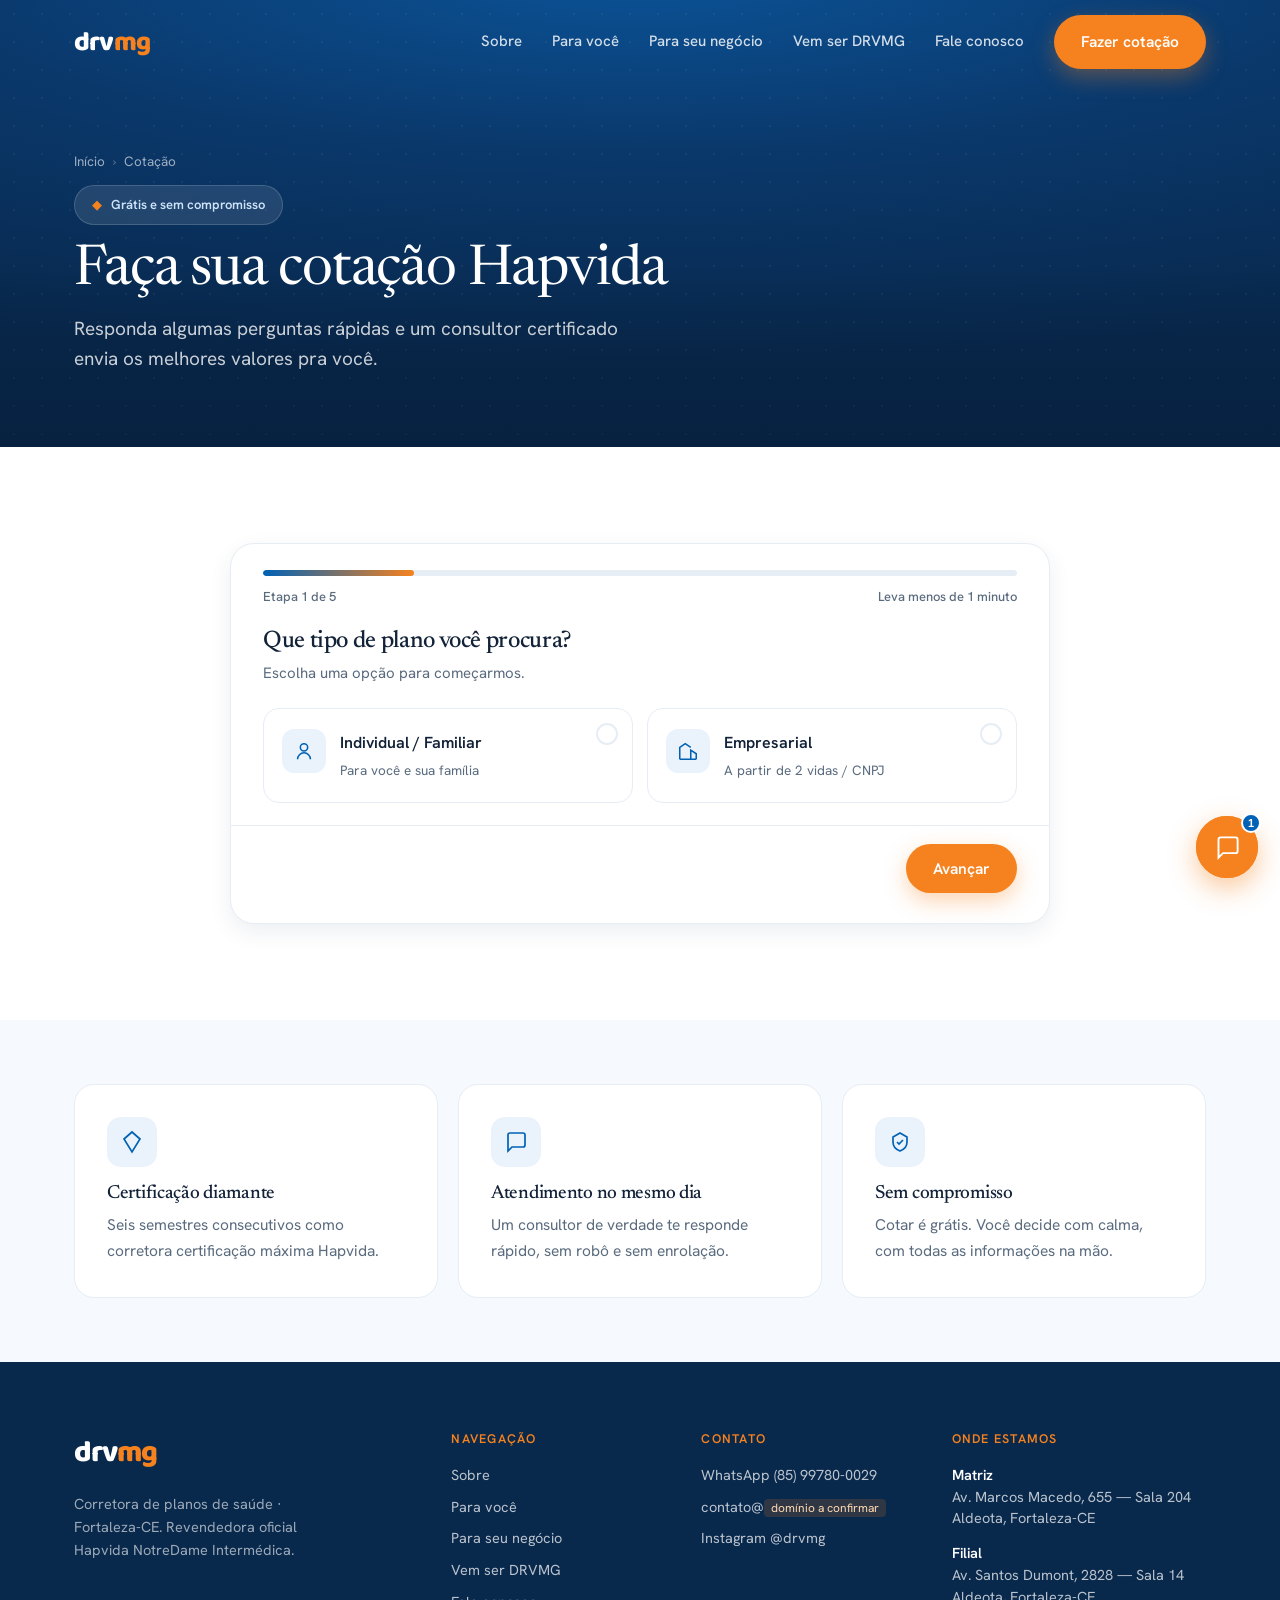
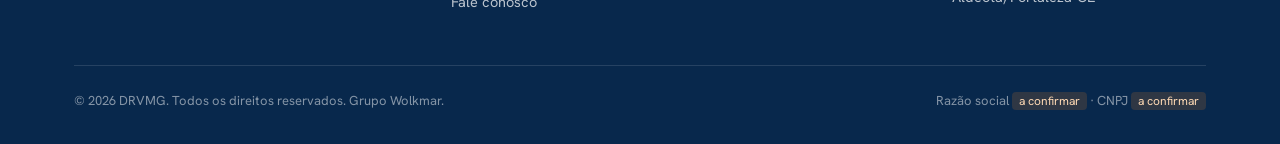
==== cotacao.html @ 6e9d911c "Add DRVMG static site (Hapvida broker, Wolkmar rebrand) Co-Authored-By: Claude Opus 4.8 <noreply@ant" ====
<!doctype html>
<html lang="pt-BR">
<head>
<meta charset="utf-8" />
<meta name="viewport" content="width=device-width, initial-scale=1" />
<title>Cotação de plano de saúde Hapvida | DRVMG</title>
<meta name="description" content="Monte sua cotação Hapvida em menos de 1 minuto — individual, familiar ou empresarial. Sem compromisso, com um consultor certificado da DRVMG." />
<link rel="preconnect" href="https://fonts.googleapis.com" />
<link rel="preconnect" href="https://fonts.gstatic.com" crossorigin />
<link href="https://fonts.googleapis.com/css2?family=Newsreader:ital,opsz,wght@0,6..72,300;0,6..72,400;0,6..72,500;1,6..72,400;1,6..72,500&family=Hanken+Grotesk:wght@400;500;600;700&display=swap" rel="stylesheet" />
<link rel="stylesheet" href="assets/styles.css" />
</head>
<body data-page="cotacao" data-nopopup>
<main>
  <section class="hero hero-sm">
    <div class="wrap"><div class="inner">
      <div class="crumbs rv"><a href="index.html">Início</a><span class="sep">›</span><span>Cotação</span></div>
      <span class="hpill rv d1" style="margin-top:12px"><span class="dm">◆</span> Grátis e sem compromisso</span>
      <h1 class="rv d1">Faça sua cotação Hapvida</h1>
      <p class="lede rv d2">Responda algumas perguntas rápidas e um consultor certificado envia os melhores valores pra você.</p>
    </div></div>
  </section>

  <section class="pad">
    <div class="wrap">
      <div class="wizard rv" id="quoteWizard">
        <form id="wzForm" novalidate>
          <div class="wz-top">
            <div class="wz-bar"><div class="wz-fill"></div></div>
            <div class="wz-meta"><span>Etapa <span class="cur">1</span> de 5</span><span>Leva menos de 1 minuto</span></div>
          </div>
          <div class="wz-body">

            <div class="wz-step">
              <h3>Que tipo de plano você procura?</h3>
              <p class="stx">Escolha uma opção para começarmos.</p>
              <div class="opt-cards cols-2" data-required>
                <label class="opt"><input type="radio" name="tipo" value="Individual ou familiar">
                  <span class="oi"><svg width="22" height="22" viewBox="0 0 24 24" fill="none" stroke="currentColor" stroke-width="1.7"><circle cx="12" cy="8" r="4"/><path d="M5 21a7 7 0 0 1 14 0"/></svg></span>
                  <div><div class="ot">Individual / Familiar</div><div class="od">Para você e sua família</div></div>
                  <span class="chkmark"><svg width="12" height="12" viewBox="0 0 24 24" fill="none" stroke="currentColor" stroke-width="3"><path d="M20 6 9 17l-5-5"/></svg></span>
                </label>
                <label class="opt"><input type="radio" name="tipo" value="Empresarial">
                  <span class="oi"><svg width="22" height="22" viewBox="0 0 24 24" fill="none" stroke="currentColor" stroke-width="1.7"><path d="M3 21V8l6-4 6 4M15 21V11l6 4v6M3 21h18"/></svg></span>
                  <div><div class="ot">Empresarial</div><div class="od">A partir de 2 vidas / CNPJ</div></div>
                  <span class="chkmark"><svg width="12" height="12" viewBox="0 0 24 24" fill="none" stroke="currentColor" stroke-width="3"><path d="M20 6 9 17l-5-5"/></svg></span>
                </label>
              </div>
              <div class="errmsg">Selecione uma opção para continuar.</div>
            </div>

            <div class="wz-step">
              <h3>Quem vai usar o plano?</h3>
              <p class="stx">Isso ajuda a calcular o valor mais preciso.</p>
              <div data-block="pf">
                <div class="field"><label>Idade de cada pessoa</label><span class="hint">Adicione uma linha por pessoa que entrará no plano.</span></div>
                <div class="ages" id="ages"></div>
                <button type="button" class="addage" id="addAge"><svg width="16" height="16" viewBox="0 0 24 24" fill="none" stroke="currentColor" stroke-width="2"><path d="M12 5v14M5 12h14"/></svg> Adicionar pessoa</button>
                <div class="errmsg" id="agesWarn">Informe pelo menos uma idade.</div>
              </div>
              <div data-block="emp" style="display:none">
                <div class="row-2">
                  <div class="field"><label for="vidas">Nº de vidas</label><input class="input" id="vidas" type="number" min="2" placeholder="Ex.: 12" required><span class="errmsg">Informe o número de vidas.</span></div>
                  <div class="field"><label for="cnpj">CNPJ da empresa</label><input class="input" id="cnpj" placeholder="00.000.000/0001-00" required><span class="errmsg">Informe o CNPJ.</span></div>
                </div>
                <p class="hint">Planos empresariais têm isenção de carências de 30 a 99 vidas e condições especiais.</p>
              </div>
            </div>

            <div class="wz-step">
              <h3>Suas preferências</h3>
              <p class="stx">Personalize a cobertura do jeito que você precisa.</p>
              <div class="field"><label for="cidade">Cidade de atendimento</label>
                <select class="select" id="cidade" required>
                  <option value="">Selecione...</option>
                  <option>Fortaleza</option><option>Aquiraz</option><option>Eusébio</option><option>Caucaia</option><option>Maracanaú</option><option>Maranguape</option>
                </select><span class="errmsg">Selecione a cidade.</span>
              </div>
              <div class="field"><label>Acomodação</label>
                <div class="opt-cards cols-2" data-required>
                  <label class="opt"><input type="radio" name="acomodacao" value="Enfermaria"><div><div class="ot">Enfermaria</div><div class="od">Quarto coletivo</div></div><span class="chkmark"><svg width="12" height="12" viewBox="0 0 24 24" fill="none" stroke="currentColor" stroke-width="3"><path d="M20 6 9 17l-5-5"/></svg></span></label>
                  <label class="opt"><input type="radio" name="acomodacao" value="Apartamento"><div><div class="ot">Apartamento</div><div class="od">Quarto individual</div></div><span class="chkmark"><svg width="12" height="12" viewBox="0 0 24 24" fill="none" stroke="currentColor" stroke-width="3"><path d="M20 6 9 17l-5-5"/></svg></span></label>
                </div>
                <div class="errmsg">Escolha a acomodação.</div>
              </div>
              <div class="row-2">
                <div class="field"><label>Coparticipação</label>
                  <div class="opt-cards cols-2">
                    <label class="opt"><div><div class="ot">Com</div></div><input type="radio" name="copart" value="Com coparticipação"><span class="chkmark"><svg width="12" height="12" viewBox="0 0 24 24" fill="none" stroke="currentColor" stroke-width="3"><path d="M20 6 9 17l-5-5"/></svg></span></label>
                    <label class="opt"><div><div class="ot">Sem</div></div><input type="radio" name="copart" value="Sem coparticipação"><span class="chkmark"><svg width="12" height="12" viewBox="0 0 24 24" fill="none" stroke="currentColor" stroke-width="3"><path d="M20 6 9 17l-5-5"/></svg></span></label>
                  </div>
                </div>
                <div class="field"><label>Odontológico</label>
                  <div class="opt-cards cols-2">
                    <label class="opt"><div><div class="ot">Sim</div></div><input type="radio" name="odonto" value="Com odontológico"><span class="chkmark"><svg width="12" height="12" viewBox="0 0 24 24" fill="none" stroke="currentColor" stroke-width="3"><path d="M20 6 9 17l-5-5"/></svg></span></label>
                    <label class="opt"><div><div class="ot">Não</div></div><input type="radio" name="odonto" value="Sem odontológico"><span class="chkmark"><svg width="12" height="12" viewBox="0 0 24 24" fill="none" stroke="currentColor" stroke-width="3"><path d="M20 6 9 17l-5-5"/></svg></span></label>
                  </div>
                </div>
              </div>
            </div>

            <div class="wz-step">
              <h3>Onde te enviamos a cotação?</h3>
              <p class="stx">Um consultor entra em contato com os valores.</p>
              <div class="field"><label for="wn">Nome completo</label><input class="input" id="wn" required placeholder="Seu nome"><span class="errmsg">Informe seu nome.</span></div>
              <div class="row-2">
                <div class="field"><label for="ww">WhatsApp</label><input class="input" id="ww" required inputmode="tel" placeholder="(85) 90000-0000"><span class="errmsg">Informe um WhatsApp válido.</span></div>
                <div class="field"><label for="we">E-mail <span class="hint">(opcional)</span></label><input class="input" id="we" type="email" placeholder="voce@email.com"><span class="errmsg">E-mail inválido.</span></div>
              </div>
            </div>

            <div class="wz-step">
              <h3>Confira e envie</h3>
              <p class="stx">Revise os dados antes de enviar ao consultor.</p>
              <div class="wz-summary" id="wzSummary"></div>
              <button type="button" class="btn btn-orange btn-block btn-lg" id="wzSend">Enviar cotação pelo WhatsApp</button>
              <p style="font-size:12.5px;color:var(--gray-2);margin-top:12px;text-align:center">Você será direcionado ao WhatsApp com seus dados já preenchidos.</p>
            </div>

          </div>
          <div class="wz-nav">
            <button type="button" class="btn btn-ghost" data-back>← Voltar</button>
            <button type="button" class="btn btn-orange" data-next>Avançar</button>
          </div>
        </form>

        <div id="wzDone" class="wz-done" style="display:none">
          <div class="ok-ic"><svg width="34" height="34" viewBox="0 0 24 24" fill="none" stroke="currentColor" stroke-width="2"><path d="M20 6 9 17l-5-5"/></svg></div>
          <h3>Cotação enviada! 🎉</h3>
          <p class="stx" style="max-width:40ch;margin:10px auto 0">Continue a conversa no WhatsApp — nosso consultor já está com seus dados e retorna com os valores.</p>
        </div>
      </div>
    </div>
  </section>

  <section class="pad-sm bg-paper">
    <div class="wrap">
      <div class="grid-3">
        <div class="card rv"><div class="pic"><svg width="24" height="24" viewBox="0 0 24 24" fill="none" stroke="currentColor" stroke-width="1.7"><path d="M12 2 4 9l8 13 8-13-8-7Z"/></svg></div><h4>Certificação diamante</h4><p>Seis semestres consecutivos como corretora certificação máxima Hapvida.</p></div>
        <div class="card rv d1"><div class="pic"><svg width="24" height="24" viewBox="0 0 24 24" fill="none" stroke="currentColor" stroke-width="1.7"><path d="M21 15a2 2 0 0 1-2 2H8l-4 4V5a2 2 0 0 1 2-2h13a2 2 0 0 1 2 2Z"/></svg></div><h4>Atendimento no mesmo dia</h4><p>Um consultor de verdade te responde rápido, sem robô e sem enrolação.</p></div>
        <div class="card rv d2"><div class="pic"><svg width="24" height="24" viewBox="0 0 24 24" fill="none" stroke="currentColor" stroke-width="1.7"><path d="M9 12l2 2 4-4M12 3l7 4v5c0 4.5-3 7.5-7 9-4-1.5-7-4.5-7-9V7l7-4Z"/></svg></div><h4>Sem compromisso</h4><p>Cotar é grátis. Você decide com calma, com todas as informações na mão.</p></div>
      </div>
    </div>
  </section>
</main>
<script src="assets/app.js"></script>
</body>
</html>
---- assets/styles.css ----
@import url('https://fonts.googleapis.com/css2?family=Baloo+2:wght@600;700;800&display=swap');
/* DRVMG — design system compartilhado (Newsreader + Hanken + Baloo 2, cores Hapvida) */
:root{
  --blue:#0061B5; --blue-600:#0071D1; --blue-700:#004E93; --blue-800:#0A386B; --blue-900:#08284C;
  --blue-50:#EAF3FC; --blue-100:#D6E7F8;
  --orange:#F5821E; --orange-600:#E06E00; --orange-50:#FEF1E1; --orange-100:#FDE0BF;
  --ink:#122238; --gray:#5A6B7E; --gray-2:#8A98A8;
  --paper:#F6FAFE; --white:#fff; --line:#E6EDF4;
  --font:"Hanken Grotesk",system-ui,sans-serif; --serif:"Newsreader",Georgia,serif; --logo:"Baloo 2","Hanken Grotesk",sans-serif;
  --sh:0 20px 50px rgba(9,45,90,.14); --sh-sm:0 8px 22px rgba(9,45,90,.08);
  --head-h:84px;
}
*{margin:0;padding:0;box-sizing:border-box}
html{scroll-behavior:smooth}
body{background:var(--white);color:var(--ink);font-family:var(--font);font-weight:400;font-size:16.5px;line-height:1.7;-webkit-font-smoothing:antialiased}
.wrap{max-width:1200px;margin:0 auto;padding:0 34px}
a{color:inherit;text-decoration:none}
img{max-width:100%;display:block}
h1,h2,h3,h4{font-family:var(--serif);font-weight:500;letter-spacing:-.015em;line-height:1.12;color:var(--ink)}
.over{font-size:12.5px;font-weight:600;letter-spacing:.16em;text-transform:uppercase;color:var(--blue)}
.serif{font-family:var(--serif)}

/* buttons */
.btn{font-family:var(--font);font-weight:600;font-size:15.5px;cursor:pointer;border:0;border-radius:999px;transition:all .22s ease;display:inline-flex;align-items:center;justify-content:center;gap:9px;text-align:center}
.btn-orange{background:var(--orange);color:#fff;padding:14px 27px;box-shadow:0 8px 22px rgba(245,130,30,.34)}
.btn-orange:hover{background:var(--orange-600);transform:translateY(-2px)}
.btn-blue{background:var(--blue);color:#fff;padding:14px 27px;box-shadow:0 8px 22px rgba(0,97,181,.28)}
.btn-blue:hover{background:var(--blue-700);transform:translateY(-2px)}
.btn-white{background:#fff;color:var(--blue-700);padding:14px 27px}
.btn-white:hover{transform:translateY(-2px);box-shadow:0 12px 28px rgba(0,0,0,.14)}
.btn-lineW{background:transparent;color:#fff;padding:13px 25px;border:1.5px solid rgba(255,255,255,.4)}
.btn-lineW:hover{border-color:#fff;background:rgba(255,255,255,.1)}
.btn-ghost{background:#fff;color:var(--blue);padding:13px 25px;border:1.5px solid var(--blue-100)}
.btn-ghost:hover{border-color:var(--blue);background:var(--blue-50)}
.btn-dk{background:var(--blue-900);color:#fff;padding:16px 32px;font-size:16.5px}
.btn-dk:hover{transform:translateY(-2px);background:#061c38}
.btn-lg{padding:16px 32px;font-size:16.5px}
.btn-block{width:100%}
.btn:disabled{opacity:.45;cursor:not-allowed;transform:none}

/* header */
.site-head{position:fixed;top:0;left:0;right:0;z-index:60;transition:background .3s ease,box-shadow .3s ease}
.site-head .wrap{display:flex;align-items:center;justify-content:space-between;height:var(--head-h)}
.brand{font-family:var(--logo);font-weight:800;font-size:27px;letter-spacing:-.03em;color:#fff;transition:color .3s ease;line-height:1}
.brand span{color:var(--orange)}
.nav{display:flex;align-items:center;gap:30px}
.navlink{font-size:15px;font-weight:500;color:rgba(255,255,255,.82);position:relative;padding:4px 0;transition:color .3s ease}
.navlink::after{content:"";position:absolute;left:0;bottom:-3px;width:0;height:2.5px;border-radius:2px;background:var(--orange);transition:width .28s ease}
.navlink:hover,.navlink.active{color:#fff}.navlink:hover::after,.navlink.active::after{width:100%}
.hamb{display:none;background:none;border:0;color:#fff;cursor:pointer;padding:6px}
.site-head.scrolled{background:#fff;box-shadow:0 6px 20px rgba(9,45,90,.09)}
.site-head.scrolled .brand{color:var(--blue-900)}
.site-head.scrolled .navlink{color:var(--gray)}
.site-head.scrolled .navlink:hover,.site-head.scrolled .navlink.active{color:var(--ink)}
.site-head.scrolled .hamb{color:var(--ink)}
/* mobile drawer */
.mmenu{position:fixed;inset:0;z-index:70;background:rgba(8,40,76,.5);backdrop-filter:blur(3px);opacity:0;visibility:hidden;transition:opacity .3s ease}
.mmenu.open{opacity:1;visibility:visible}
.mmenu-panel{position:absolute;top:0;right:0;height:100%;width:min(86%,340px);background:#fff;padding:26px 24px;display:flex;flex-direction:column;gap:6px;transform:translateX(100%);transition:transform .32s cubic-bezier(.2,.7,.2,1)}
.mmenu.open .mmenu-panel{transform:none}
.mmenu-panel .mm-top{display:flex;justify-content:space-between;align-items:center;margin-bottom:18px}
.mmenu-panel .brand{color:var(--blue-900)}
.mmenu-panel a{font-size:17px;font-weight:500;color:var(--ink);padding:13px 8px;border-bottom:1px solid var(--line)}
.mmenu-panel a.active{color:var(--orange-600)}
.mmenu-panel .btn{margin-top:16px}
.iconbtn{background:none;border:0;color:var(--ink);cursor:pointer;padding:6px}

/* hero */
.hero{position:relative;background:radial-gradient(120% 85% at 50% -5%,#0B5296 0%,#0A386B 46%,#08284C 100%);color:#fff;overflow:hidden;padding:150px 0 128px;text-align:center}
.hero::before{content:"";position:absolute;inset:0;background-image:radial-gradient(rgba(255,255,255,.05) 1px,transparent 1.4px);background-size:28px 28px;pointer-events:none}
.hero::after{content:"";position:absolute;left:0;right:0;bottom:0;height:180px;background:linear-gradient(to bottom,transparent,rgba(6,26,52,.5));pointer-events:none}
.hero .inner{position:relative;z-index:2;max-width:880px;margin:0 auto}
.hpill{display:inline-flex;align-items:center;gap:9px;font-size:13px;font-weight:600;padding:8px 17px;border-radius:999px;background:rgba(255,255,255,.1);border:1px solid rgba(255,255,255,.16);color:#cfe4fb}
.hpill .dm{color:var(--orange)}
.hero h1{color:#fff;font-weight:400;font-size:clamp(42px,6vw,74px);line-height:1.02;letter-spacing:-.02em;margin:26px 0 24px}
.hero h1 .mk{color:var(--orange);font-style:italic}
.hero .lede{font-size:20px;line-height:1.55;color:rgba(255,255,255,.78);max-width:44ch;margin:0 auto}
.hero-cta{display:flex;gap:15px;justify-content:center;margin-top:36px;flex-wrap:wrap}
/* compact hero for sub-pages */
.hero-sm{padding:150px 0 74px;text-align:left}
.hero-sm .inner{margin:0;max-width:760px}
.hero-sm h1{font-size:clamp(34px,5vw,56px);margin:18px 0 14px}
.hero-sm .lede{margin:0;font-size:19px;max-width:52ch}
.crumbs{font-size:13.5px;color:rgba(255,255,255,.6);display:flex;gap:8px;align-items:center}
.crumbs a:hover{color:#fff}.crumbs .sep{opacity:.5}

/* floating stat bar */
.statbar{background:#fff;border-radius:24px;box-shadow:var(--sh);margin-top:-72px;position:relative;z-index:20;display:grid;grid-template-columns:repeat(4,1fr);padding:34px 10px}
.stat{text-align:center;padding:6px 18px;position:relative}
.stat + .stat::before{content:"";position:absolute;left:0;top:14%;height:72%;width:1px;background:var(--line)}
.stat .n{font-family:var(--serif);font-size:52px;font-weight:400;line-height:1;color:var(--blue);letter-spacing:-.02em}
.stat .t{margin-top:7px;font-size:13.5px;color:var(--gray);font-weight:500}

/* sections */
section.pad{padding:96px 0}
section.pad-sm{padding:64px 0}
.sechead{max-width:640px;margin-bottom:48px}
.sechead.center{margin:0 auto 52px;text-align:center}
.sechead h2{font-size:clamp(30px,3.8vw,44px);margin-top:14px}
.sechead p{margin-top:14px;color:var(--gray);font-size:17px}
.bg-paper{background:var(--paper)}

/* bento plans */
.bento{display:grid;grid-template-columns:repeat(4,1fr);grid-auto-rows:1fr;gap:18px}
.tile{border-radius:24px;padding:34px;display:flex;flex-direction:column;transition:transform .28s ease,box-shadow .28s ease}
.tile:hover{transform:translateY(-5px)}
.tA{grid-column:1/3;grid-row:1/3;background:linear-gradient(155deg,var(--blue) 0%,var(--blue-800) 100%);color:#fff;justify-content:space-between;overflow:hidden;position:relative}
.tA::after{content:"";position:absolute;right:-60px;bottom:-70px;width:210px;height:210px;border-radius:50%;background:rgba(255,255,255,.07)}
.tA .over{color:var(--orange)}
.tA h3{color:#fff;font-size:34px;margin:14px 0 0;line-height:1.1}
.tA p{color:rgba(255,255,255,.8);font-size:16px;margin-top:14px;position:relative;z-index:1}
.tA .btn{align-self:flex-start;margin-top:26px;position:relative;z-index:1}
.tB{grid-column:3/5;grid-row:1/2;background:#fff;border:1.5px solid var(--line)}
.tC{grid-column:3/4;grid-row:2/3;background:var(--orange-50);border:1.5px solid var(--orange-100)}
.tD{grid-column:4/5;grid-row:2/3;background:#fff;border:1.5px solid var(--line)}
.tB,.tC,.tD{justify-content:space-between}
.tB:hover,.tC:hover,.tD:hover{box-shadow:var(--sh-sm);border-color:transparent}
.pic{width:50px;height:50px;border-radius:14px;display:flex;align-items:center;justify-content:center;background:var(--blue-50);color:var(--blue);margin-bottom:16px}
.tC .pic{background:#fff;color:var(--orange-600)}
.tile h4{font-size:22px;margin-bottom:9px}
.tile .desc{font-size:15px;color:var(--gray);line-height:1.55;margin-bottom:20px}
.go{font-size:15px;font-weight:600;color:var(--blue);display:inline-flex;align-items:center;gap:8px}
.tC .go{color:var(--orange-600)}
.go .arw{transition:transform .22s ease}.tile:hover .go .arw,.go:hover .arw{transform:translateX(5px)}
.tag{font-size:12px;font-weight:600;color:var(--orange-600);letter-spacing:.06em;text-transform:uppercase}

/* institutional floating card */
.instcard{background:linear-gradient(150deg,var(--blue-900),var(--blue-800));color:#fff;border-radius:30px;padding:64px;display:grid;grid-template-columns:.8fr 1.2fr;gap:52px;align-items:center;box-shadow:var(--sh);position:relative;overflow:hidden}
.instcard::before{content:"";position:absolute;left:-70px;bottom:-90px;width:280px;height:280px;border-radius:50%;background:rgba(245,130,30,.16)}
.instcard .over{color:var(--orange)}
.instcard h2{color:#fff;margin-top:14px}
.seal{width:62px;height:62px;border-radius:18px;background:var(--orange);display:flex;align-items:center;justify-content:center;margin-bottom:22px;box-shadow:0 10px 24px rgba(245,130,30,.4)}
.instcard p{font-size:17px;line-height:1.78;color:rgba(255,255,255,.85);position:relative;z-index:1}

/* numbered benefits */
.bengrid{display:grid;grid-template-columns:repeat(3,1fr);gap:2px;background:var(--line);border:1px solid var(--line);border-radius:22px;overflow:hidden}
.ben{background:#fff;padding:38px 34px;transition:background .25s ease;position:relative}
.ben:hover{background:var(--blue-50)}
.ben .ix{font-family:var(--serif);font-size:34px;color:var(--orange);line-height:1;font-weight:400}
.ben h4{font-size:19px;margin:16px 0 9px}
.ben p{font-size:14.5px;color:var(--gray);line-height:1.6}
.ben .ic{position:absolute;top:38px;right:34px;color:var(--blue-100)}
.ben:hover .ic{color:var(--blue)}

/* carencias timeline */
.care{background:var(--blue-900);color:#fff}
.care .sechead h2{color:#fff}.care .sechead p{color:rgba(255,255,255,.72)}
.tline{max-width:720px}
.titem{display:grid;grid-template-columns:100px 34px 1fr;align-items:center;padding:16px 0}
.titem .pz{font-family:var(--serif);font-size:24px;font-weight:400;color:var(--orange);text-align:right}
.titem .cnx{position:relative;height:100%;display:flex;align-items:center;justify-content:center}
.titem .cnx::before{content:"";position:absolute;top:-50%;bottom:-50%;width:2px;background:rgba(255,255,255,.16)}
.titem:first-child .cnx::before{top:50%}.titem:last-child .cnx::before{bottom:50%}
.titem .dot{width:13px;height:13px;border-radius:50%;background:var(--orange);box-shadow:0 0 0 5px rgba(245,130,30,.2);position:relative;z-index:1}
.titem .cv{font-size:16.5px;color:rgba(255,255,255,.9)}
.carenote{margin-top:22px;font-size:13px;color:rgba(255,255,255,.5)}

/* cta band */
.bandcard{background:linear-gradient(120deg,var(--orange),#ff9d42);border-radius:28px;padding:56px;display:flex;align-items:center;justify-content:space-between;gap:36px;flex-wrap:wrap;position:relative;overflow:hidden}
.bandcard::before{content:"";position:absolute;right:-50px;top:-70px;width:240px;height:240px;border-radius:50%;background:rgba(255,255,255,.14)}
.bandcard h2{color:#fff;max-width:18ch;position:relative;z-index:1}
.bandcard p{color:rgba(255,255,255,.92);margin-top:8px;position:relative;z-index:1}
.bandcard .btn{position:relative;z-index:1}

/* generic cards / values / faq / contact */
.grid-3{display:grid;grid-template-columns:repeat(3,1fr);gap:20px}
.grid-2{display:grid;grid-template-columns:repeat(2,1fr);gap:22px}
.card{background:#fff;border:1.5px solid var(--line);border-radius:20px;padding:32px}
.card h3{font-size:22px;margin-bottom:10px}
.card h4{font-size:19px;margin-bottom:8px}
.card p{color:var(--gray);font-size:15.5px}
.card .pic{margin-bottom:16px}
.chips{display:flex;flex-wrap:wrap;gap:10px}
.chip{background:var(--blue-50);color:var(--blue-700);font-weight:600;font-size:14px;padding:8px 15px;border-radius:999px;display:inline-flex;gap:8px;align-items:center}
.list-check{list-style:none;display:grid;gap:14px}
.list-check li{display:flex;gap:12px;align-items:flex-start;font-size:16px;color:var(--ink)}
.list-check .ck{flex:none;width:24px;height:24px;border-radius:50%;background:var(--orange-50);color:var(--orange-600);display:flex;align-items:center;justify-content:center;margin-top:1px}

.faq-item{border-bottom:1px solid var(--line)}
.faq-q{width:100%;background:none;border:0;cursor:pointer;display:flex;justify-content:space-between;align-items:center;gap:20px;padding:22px 4px;font-family:var(--font);font-size:17.5px;font-weight:500;color:var(--ink);text-align:left}
.faq-q .fx{flex:none;color:var(--orange);transition:transform .3s ease}
.faq-item.open .fx{transform:rotate(45deg)}
.faq-a{max-height:0;overflow:hidden;transition:max-height .35s ease}
.faq-a p{padding:0 4px 22px;color:var(--gray);font-size:16px;max-width:70ch}

/* footer */
footer{background:var(--blue-900);color:rgba(255,255,255,.7);font-size:14.5px}
footer .wrap{padding:66px 34px 32px}
.fgrid{display:grid;grid-template-columns:1.6fr 1fr 1fr 1.2fr;gap:38px;padding-bottom:42px;border-bottom:1px solid rgba(255,255,255,.12)}
.fbrand .mark{font-family:var(--logo);font-weight:800;font-size:30px;letter-spacing:-.03em;color:#fff}
.fbrand .mark span{color:var(--orange)}
.fbrand p{margin-top:13px;max-width:30ch;line-height:1.6;color:rgba(255,255,255,.6)}
.fcol h5{font-size:12.5px;letter-spacing:.1em;text-transform:uppercase;color:var(--orange);margin-bottom:15px;font-weight:600}
.fcol a,.fcol div{display:block;color:rgba(255,255,255,.72);margin-bottom:10px;line-height:1.5}
.fcol a:hover{color:#fff}
.ph{color:#ffd9b3;font-size:12px;background:rgba(245,130,30,.16);padding:1px 7px;border-radius:4px}
.foot-bottom{padding-top:24px;display:flex;justify-content:space-between;gap:18px;flex-wrap:wrap;font-size:13px;color:rgba(255,255,255,.5)}

/* forms */
.field{display:flex;flex-direction:column;gap:7px;margin-bottom:18px}
.field label{font-size:14px;font-weight:600;color:var(--ink)}
.field .hint{font-size:12.5px;color:var(--gray-2)}
.input,.select,.textarea{font-family:var(--font);font-size:16px;color:var(--ink);background:#fff;border:1.5px solid var(--line);border-radius:12px;padding:13px 15px;transition:border-color .2s ease,box-shadow .2s ease;width:100%}
.input:focus,.select:focus,.textarea:focus{outline:0;border-color:var(--blue);box-shadow:0 0 0 4px var(--blue-50)}
.input.err,.select.err{border-color:#e2564f;box-shadow:0 0 0 4px #fdecec}
.errmsg{font-size:12.5px;color:#c23a34;display:none}
.field.invalid .errmsg{display:block}
.opt-cards.grp-invalid .opt{border-color:#e2564f}
.row-2{display:grid;grid-template-columns:1fr 1fr;gap:16px}

/* radio option cards */
.opt-cards{display:grid;gap:14px}
.opt-cards.cols-2{grid-template-columns:1fr 1fr}
.opt-cards.cols-3{grid-template-columns:repeat(3,1fr)}
.opt{position:relative;border:1.5px solid var(--line);border-radius:16px;padding:20px 18px;cursor:pointer;transition:all .2s ease;background:#fff;display:flex;gap:14px;align-items:flex-start}
.opt:hover{border-color:var(--blue-100);background:var(--blue-50)}
.opt input{position:absolute;opacity:0;pointer-events:none}
.opt .oi{flex:none;width:44px;height:44px;border-radius:12px;background:var(--blue-50);color:var(--blue);display:flex;align-items:center;justify-content:center}
.opt .ot{font-weight:600;color:var(--ink);font-size:16px}
.opt .od{font-size:13.5px;color:var(--gray);margin-top:2px}
.opt .chkmark{position:absolute;top:14px;right:14px;width:22px;height:22px;border-radius:50%;border:2px solid var(--line);display:flex;align-items:center;justify-content:center;color:#fff;transition:all .2s ease}
.opt.sel{border-color:var(--blue);background:var(--blue-50);box-shadow:0 0 0 3px var(--blue-50)}
.opt.sel .oi{background:var(--blue);color:#fff}
.opt.sel .chkmark{background:var(--blue);border-color:var(--blue)}
.opt.sel .chkmark svg{display:block}.opt .chkmark svg{display:none}

/* floating attendance balloon */
.fab{position:fixed;right:22px;bottom:22px;z-index:80;display:flex;flex-direction:column;align-items:flex-end;gap:14px}
.fab-toast{background:#fff;border-radius:16px 16px 4px 16px;box-shadow:var(--sh);padding:12px 16px;max-width:230px;font-size:13.5px;color:var(--ink);position:relative;opacity:0;transform:translateY(8px) scale(.96);transition:all .3s ease;pointer-events:none}
.fab-toast.show{opacity:1;transform:none;pointer-events:auto}
.fab-toast b{color:var(--blue-700)}
.fab-toast .x{position:absolute;top:6px;right:8px;color:var(--gray-2);cursor:pointer;font-size:15px;line-height:1}
.fab-btn{width:62px;height:62px;border-radius:50%;border:0;cursor:pointer;background:var(--orange);color:#fff;box-shadow:0 10px 28px rgba(245,130,30,.45);display:flex;align-items:center;justify-content:center;position:relative;transition:transform .2s ease}
.fab-btn:hover{transform:scale(1.06)}
.fab-btn .badge{position:absolute;top:-3px;right:-3px;width:20px;height:20px;border-radius:50%;background:var(--blue);color:#fff;font-size:11px;font-weight:700;display:flex;align-items:center;justify-content:center;border:2px solid #fff}
.fab-btn .ring{position:absolute;inset:0;border-radius:50%;border:2px solid var(--orange);animation:pulse 2.2s ease-out infinite}
@keyframes pulse{0%{transform:scale(1);opacity:.7}100%{transform:scale(1.9);opacity:0}}
/* chat panel */
.chat{position:fixed;right:22px;bottom:22px;z-index:81;width:min(92vw,360px);background:#fff;border-radius:20px;box-shadow:var(--sh);overflow:hidden;transform-origin:bottom right;opacity:0;visibility:hidden;transform:translateY(14px) scale(.96);transition:all .28s cubic-bezier(.2,.7,.2,1)}
.chat.open{opacity:1;visibility:visible;transform:none}
.chat-head{background:linear-gradient(140deg,var(--blue),var(--blue-800));color:#fff;padding:20px 20px 22px;display:flex;gap:12px;align-items:center;position:relative}
.chat-head .av{width:44px;height:44px;border-radius:50%;background:rgba(255,255,255,.16);display:flex;align-items:center;justify-content:center;flex:none}
.chat-head .status{font-size:12.5px;color:#bfe0c4;display:flex;align-items:center;gap:6px;margin-top:2px}
.chat-head .status .dot{width:8px;height:8px;border-radius:50%;background:#57d98a;box-shadow:0 0 0 3px rgba(87,217,138,.25)}
.chat-head .close{position:absolute;top:14px;right:14px;color:#fff;background:none;border:0;cursor:pointer;opacity:.85}
.chat-body{padding:18px}
.chat-msg{background:var(--blue-50);color:var(--ink);border-radius:4px 16px 16px 16px;padding:12px 15px;font-size:14.5px;max-width:86%;margin-bottom:16px}
.chat-opts{display:grid;gap:10px}
.chat-opt{display:flex;align-items:center;gap:12px;padding:13px 15px;border:1.5px solid var(--line);border-radius:14px;cursor:pointer;transition:all .2s ease;background:#fff;font-size:15px;font-weight:500;color:var(--ink);text-align:left;width:100%}
.chat-opt:hover{border-color:var(--blue);background:var(--blue-50);transform:translateX(2px)}
.chat-opt .ci{flex:none;width:36px;height:36px;border-radius:10px;background:var(--blue-50);color:var(--blue);display:flex;align-items:center;justify-content:center}
.chat-opt .arw{margin-left:auto;color:var(--gray-2)}
.chat-foot{padding:14px 18px;border-top:1px solid var(--line);font-size:12px;color:var(--gray-2);text-align:center}

/* popup modal */
.modal-ov{position:fixed;inset:0;z-index:90;background:rgba(8,40,76,.55);backdrop-filter:blur(4px);display:flex;align-items:center;justify-content:center;padding:22px;opacity:0;visibility:hidden;transition:opacity .3s ease}
.modal-ov.open{opacity:1;visibility:visible}
.modal{background:#fff;border-radius:24px;overflow:hidden;width:min(100%,860px);display:grid;grid-template-columns:1fr 1fr;box-shadow:var(--sh);transform:translateY(16px) scale(.97);transition:transform .32s cubic-bezier(.2,.7,.2,1)}
.modal-ov.open .modal{transform:none}
.modal-aside{background:linear-gradient(150deg,var(--blue),var(--blue-900));color:#fff;padding:44px 38px;position:relative;overflow:hidden;display:flex;flex-direction:column;justify-content:center}
.modal-aside::before{content:"";position:absolute;right:-60px;bottom:-70px;width:200px;height:200px;border-radius:50%;background:rgba(245,130,30,.2)}
.modal-aside .over{color:var(--orange)}
.modal-aside h3{color:#fff;font-size:28px;margin:12px 0 12px}
.modal-aside p{color:rgba(255,255,255,.82);font-size:15px;position:relative;z-index:1}
.modal-aside ul{list-style:none;margin-top:18px;display:grid;gap:10px;position:relative;z-index:1}
.modal-aside li{display:flex;gap:10px;align-items:center;font-size:14.5px;color:#fff}
.modal-aside li .ck{color:var(--orange)}
.modal-form{padding:44px 38px;position:relative}
.modal-form h4{font-size:21px;margin-bottom:6px}
.modal-form .sub{color:var(--gray);font-size:14.5px;margin-bottom:22px}
.modal-close{position:absolute;top:16px;right:16px;background:#fff;border:1.5px solid var(--line);color:var(--ink);cursor:pointer;width:36px;height:36px;border-radius:50%;display:flex;align-items:center;justify-content:center;z-index:3}
.modal-close:hover{background:var(--blue-50)}
.form-ok{display:none;text-align:center;padding:16px 0}
.form-ok .ok-ic{width:64px;height:64px;border-radius:50%;background:var(--blue-50);color:var(--blue);display:flex;align-items:center;justify-content:center;margin:0 auto 16px}

/* quote wizard */
.wizard{max-width:820px;margin:0 auto;background:#fff;border:1.5px solid var(--line);border-radius:24px;box-shadow:var(--sh-sm);overflow:hidden}
.wz-top{padding:26px 32px 0}
.wz-bar{height:6px;background:var(--line);border-radius:999px;overflow:hidden;margin-bottom:10px}
.wz-fill{height:100%;background:linear-gradient(90deg,var(--blue),var(--orange));width:20%;border-radius:999px;transition:width .4s cubic-bezier(.2,.7,.2,1)}
.wz-meta{display:flex;justify-content:space-between;font-size:13px;color:var(--gray);font-weight:500}
.wz-body{padding:20px 32px 8px}
.wz-step{display:none;animation:fade .35s ease}
.wz-step.active{display:block}
@keyframes fade{from{opacity:0;transform:translateY(10px)}to{opacity:1;transform:none}}
.wz-step h3{font-size:24px;margin-bottom:6px}
.wz-step .stx{color:var(--gray);font-size:15px;margin-bottom:22px}
.wz-nav{display:flex;justify-content:space-between;gap:14px;padding:18px 32px 30px;border-top:1px solid var(--line);margin-top:14px}
.ages{display:grid;gap:10px;margin-top:6px}
.age-row{display:flex;gap:10px;align-items:center}
.age-row .input{max-width:120px}
.age-row .rm{background:var(--blue-50);border:0;color:var(--blue-700);width:42px;height:42px;border-radius:11px;cursor:pointer;flex:none;display:flex;align-items:center;justify-content:center}
.age-row .rm:hover{background:var(--blue-100)}
.addage{background:none;border:1.5px dashed var(--blue-100);color:var(--blue-700);border-radius:12px;padding:11px;cursor:pointer;font-family:var(--font);font-weight:600;font-size:14.5px;display:flex;gap:8px;align-items:center;justify-content:center;margin-top:4px}
.addage:hover{background:var(--blue-50)}
.wz-summary{background:var(--blue-50);border-radius:16px;padding:20px 22px;margin-bottom:8px}
.wz-summary .srow{display:flex;justify-content:space-between;gap:16px;padding:8px 0;border-bottom:1px solid var(--blue-100);font-size:14.5px}
.wz-summary .srow:last-child{border-bottom:0}
.wz-summary .srow span:first-child{color:var(--gray)}
.wz-summary .srow span:last-child{font-weight:600;color:var(--ink);text-align:right}
.wz-done{text-align:center;padding:30px 10px}
.wz-done .ok-ic{width:76px;height:76px;border-radius:50%;background:var(--blue-50);color:var(--blue);display:flex;align-items:center;justify-content:center;margin:0 auto 20px}

/* reveal */
.rv{opacity:0;transform:translateY(24px);transition:opacity .7s cubic-bezier(.2,.7,.2,1),transform .7s cubic-bezier(.2,.7,.2,1)}
.rv.in{opacity:1;transform:none}
.d1{transition-delay:.08s}.d2{transition-delay:.16s}.d3{transition-delay:.24s}
.sr-only{position:absolute;width:1px;height:1px;padding:0;margin:-1px;overflow:hidden;clip:rect(0,0,0,0);border:0}

@media(max-width:920px){
  .nav{display:none}.hamb{display:block}
  .statbar{grid-template-columns:repeat(2,1fr);gap:26px 0}
  .stat:nth-child(3)::before{display:none}
  .bento{grid-template-columns:1fr}
  .tA,.tB,.tC,.tD{grid-column:1/-1;grid-row:auto}
  .tA{min-height:210px}
  .instcard{grid-template-columns:1fr;gap:30px;padding:44px 34px}
  .bengrid,.grid-3,.grid-2,.opt-cards.cols-3{grid-template-columns:1fr}
  .modal{grid-template-columns:1fr}.modal-aside{display:none}
  .fgrid{grid-template-columns:1fr 1fr}
}
@media(max-width:560px){
  .wrap{padding:0 20px}
  .hero{padding:130px 0 116px}.hero-sm{padding:130px 0 62px}
  .titem{grid-template-columns:74px 28px 1fr}.titem .pz{font-size:19px}
  .fgrid{grid-template-columns:1fr}
  .instcard,.bandcard{padding:34px 24px}
  .opt-cards.cols-2{grid-template-columns:1fr}
  .row-2{grid-template-columns:1fr}
  .wz-body,.wz-top,.wz-nav{padding-left:20px;padding-right:20px}
  section.pad{padding:70px 0}
}
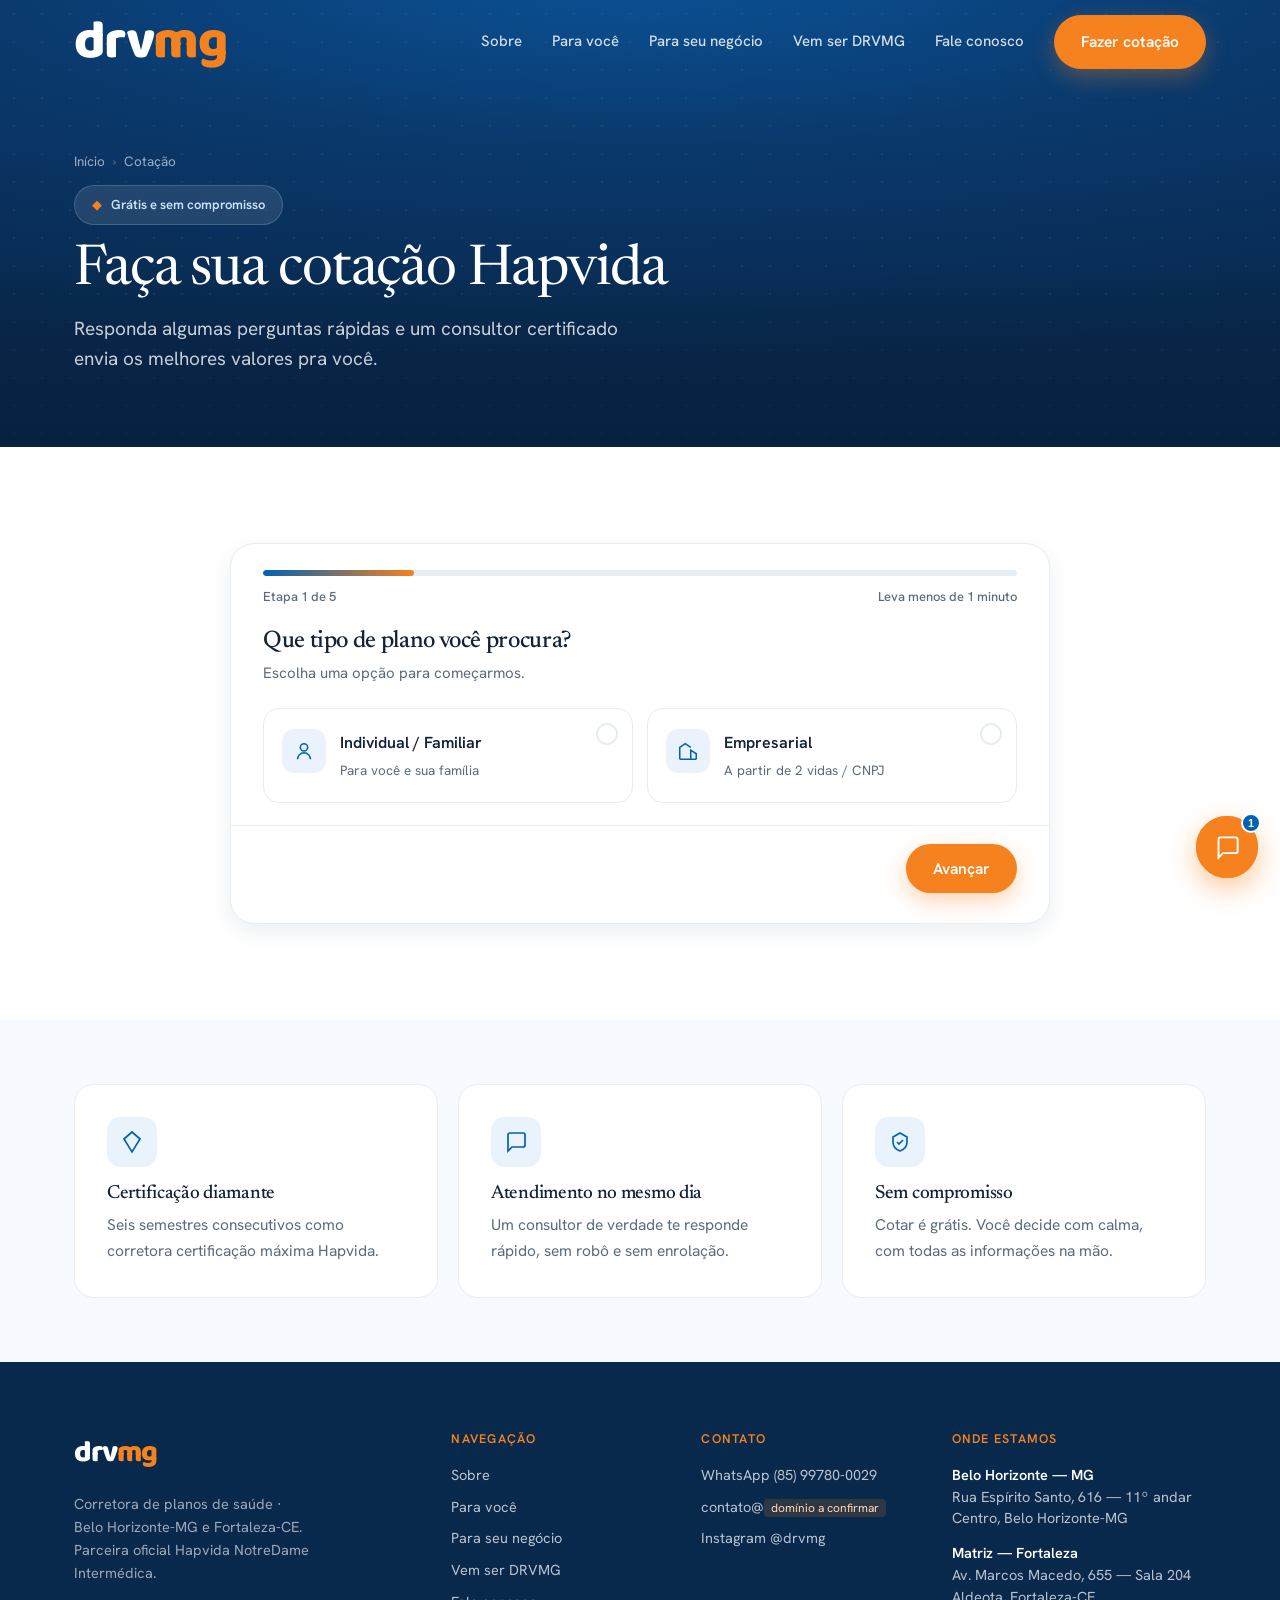
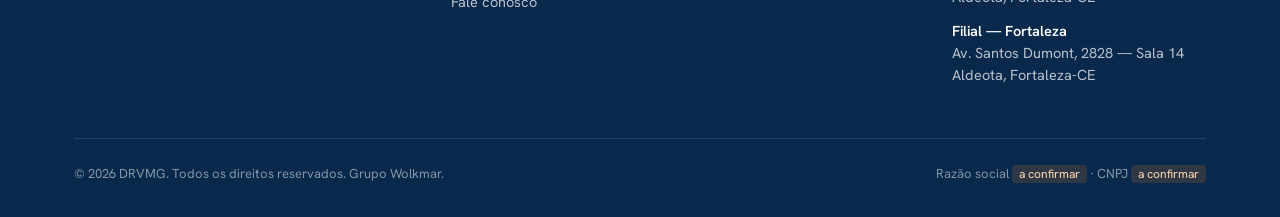
==== commit 2ee8000e: "Parceira oficial rebrand, Minas SEO focus, BH address, grammar fixes, 2x logo - 'Revendedora oficial" ====
--- a/cotacao.html
+++ b/cotacao.html
@@ -9,6 +9,34 @@
 <link rel="preconnect" href="https://fonts.gstatic.com" crossorigin />
 <link href="https://fonts.googleapis.com/css2?family=Newsreader:ital,opsz,wght@0,6..72,300;0,6..72,400;0,6..72,500;1,6..72,400;1,6..72,500&family=Hanken+Grotesk:wght@400;500;600;700&display=swap" rel="stylesheet" />
 <link rel="stylesheet" href="assets/styles.css" />
+
+<!--seo:start-->
+<link rel="canonical" href="https://drvmg.com.br/cotacao.html" />
+<meta name="robots" content="index, follow, max-image-preview:large, max-snippet:-1" />
+<meta name="author" content="DRVMG" />
+<meta name="theme-color" content="#0061B5" />
+<meta name="geo.region" content="BR-MG" />
+<meta name="geo.placename" content="Minas Gerais" />
+<meta property="og:type" content="website" />
+<meta property="og:site_name" content="DRVMG" />
+<meta property="og:locale" content="pt_BR" />
+<meta property="og:url" content="https://drvmg.com.br/cotacao.html" />
+<meta property="og:title" content="Cotação de plano de saúde Hapvida | DRVMG" />
+<meta property="og:description" content="Monte sua cotação Hapvida em menos de 1 minuto — individual, familiar ou empresarial. Sem compromisso, com um consultor certificado da DRVMG." />
+<meta property="og:image" content="https://drvmg.com.br/og-image.png" />
+<meta property="og:image:width" content="1200" />
+<meta property="og:image:height" content="630" />
+<meta property="og:image:alt" content="DRVMG — Planos de Saúde Hapvida" />
+<meta name="twitter:card" content="summary_large_image" />
+<meta name="twitter:title" content="Cotação de plano de saúde Hapvida | DRVMG" />
+<meta name="twitter:description" content="Monte sua cotação Hapvida em menos de 1 minuto — individual, familiar ou empresarial. Sem compromisso, com um consultor certificado da DRVMG." />
+<meta name="twitter:image" content="https://drvmg.com.br/og-image.png" />
+<link rel="icon" href="/favicon.ico" sizes="any" />
+<link rel="icon" href="/favicon.svg" type="image/svg+xml" />
+<link rel="apple-touch-icon" href="/apple-touch-icon.png" />
+<link rel="manifest" href="/site.webmanifest" />
+<script type="application/ld+json">[{"@context":"https://schema.org","@type":"InsuranceAgency","@id":"https://drvmg.com.br/#organizacao","name":"DRVMG","alternateName":"DRVMG Corretora de Planos de Saúde","url":"https://drvmg.com.br/","logo":"https://drvmg.com.br/icon-512.png","image":"https://drvmg.com.br/og-image.png","description":"Corretora certificação diamante no Hapvida NotreDame Intermédica. Planos individual, familiar e empresarial em Minas Gerais com atendimento consultivo.","telephone":"+55-85-99780-0029","foundingDate":"2015","priceRange":"$","areaServed":["Minas Gerais","Belo Horizonte","Fortaleza"],"address":[{"@type":"PostalAddress","streetAddress":"Rua Espírito Santo, 616 - 11º andar - Centro","addressLocality":"Belo Horizonte","addressRegion":"MG","addressCountry":"BR"},{"@type":"PostalAddress","streetAddress":"Av. Marcos Macedo, 655 - Sala 204 - Aldeota","addressLocality":"Fortaleza","addressRegion":"CE","postalCode":"60150-190","addressCountry":"BR"}],"sameAs":["https://instagram.com/drvmg"],"knowsAbout":["Planos de saúde","Hapvida NotreDame Intermédica","Plano empresarial","Plano familiar"]},{"@context":"https://schema.org","@type":"BreadcrumbList","itemListElement":[{"@type":"ListItem","position":1,"name":"Início","item":"https://drvmg.com.br/"},{"@type":"ListItem","position":2,"name":"Cotação","item":"https://drvmg.com.br/cotacao.html"}]}]</script>
+<!--seo:end-->
 </head>
 <body data-page="cotacao" data-nopopup>
 <main>
@@ -100,7 +128,7 @@
             </div>
 
             <div class="wz-step">
-              <h3>Onde te enviamos a cotação?</h3>
+              <h3>Para onde te enviamos a cotação?</h3>
               <p class="stx">Um consultor entra em contato com os valores.</p>
               <div class="field"><label for="wn">Nome completo</label><input class="input" id="wn" required placeholder="Seu nome"><span class="errmsg">Informe seu nome.</span></div>
               <div class="row-2">
--- a/assets/styles.css
+++ b/assets/styles.css
@@ -41,7 +41,7 @@
 /* header */
 .site-head{position:fixed;top:0;left:0;right:0;z-index:60;transition:background .3s ease,box-shadow .3s ease}
 .site-head .wrap{display:flex;align-items:center;justify-content:space-between;height:var(--head-h)}
-.brand{font-family:var(--logo);font-weight:800;font-size:27px;letter-spacing:-.03em;color:#fff;transition:color .3s ease;line-height:1}
+.brand{font-family:var(--logo);font-weight:800;font-size:54px;letter-spacing:-.03em;color:#fff;transition:color .3s ease;line-height:1}
 .brand span{color:var(--orange)}
 .nav{display:flex;align-items:center;gap:30px}
 .navlink{font-size:15px;font-weight:500;color:rgba(255,255,255,.82);position:relative;padding:4px 0;transition:color .3s ease}
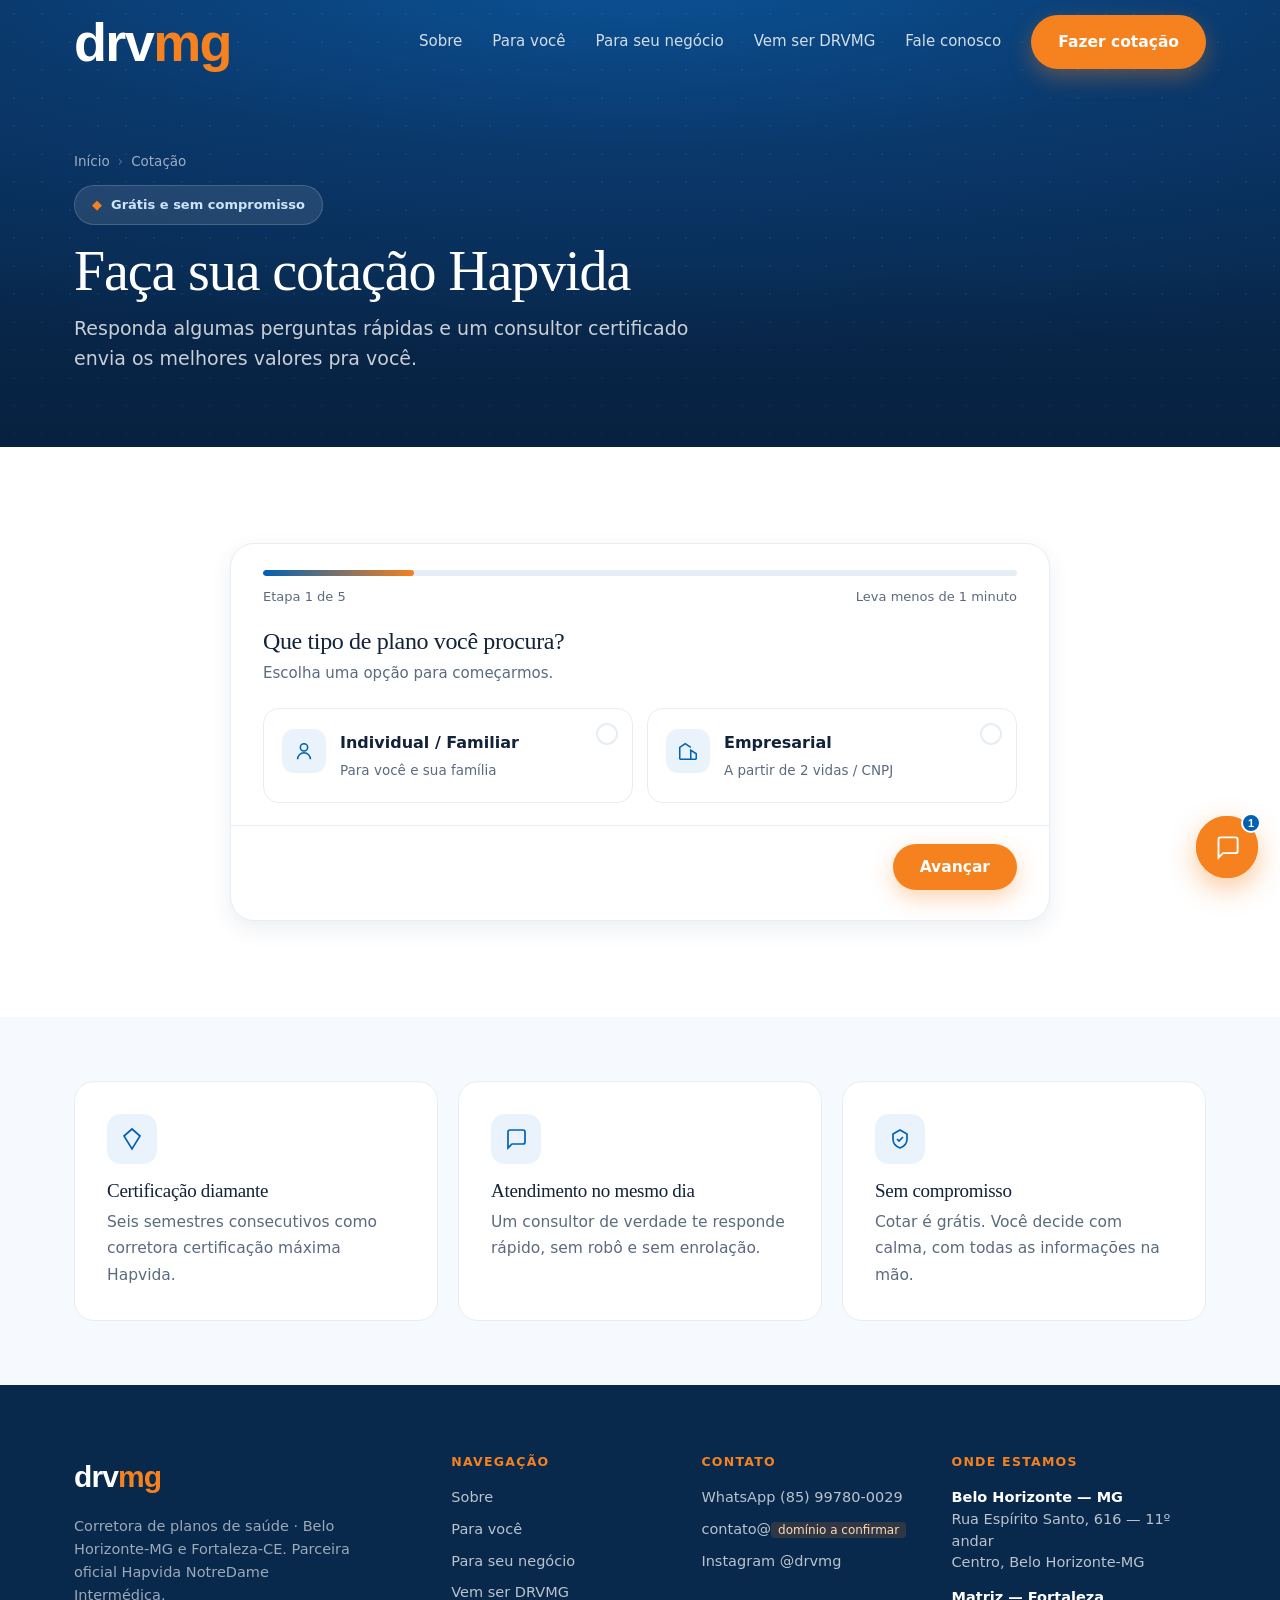
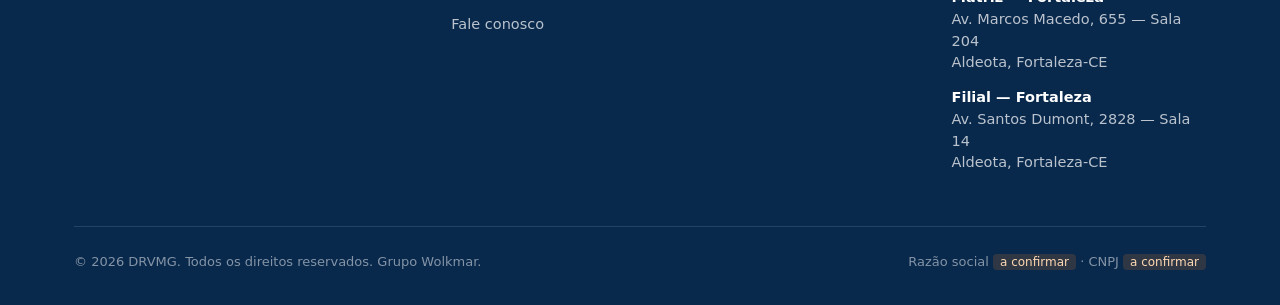
==== commit 21ef0fc4: "Security hardening from audit: fix self-XSS, robust wa.me, CSP, noreferrer - Escape user input in qu" ====
--- a/cotacao.html
+++ b/cotacao.html
@@ -15,6 +15,8 @@
 <meta name="robots" content="index, follow, max-image-preview:large, max-snippet:-1" />
 <meta name="author" content="DRVMG" />
 <meta name="theme-color" content="#0061B5" />
+<meta name="referrer" content="strict-origin-when-cross-origin" />
+<meta http-equiv="Content-Security-Policy" content="default-src 'self'; script-src 'self' 'unsafe-inline'; style-src 'self' 'unsafe-inline' https://fonts.googleapis.com; font-src 'self' https://fonts.gstatic.com; img-src 'self' data:; connect-src 'self'; base-uri 'self'; form-action 'self'; frame-ancestors 'none'; object-src 'none'" />
 <meta name="geo.region" content="BR-MG" />
 <meta name="geo.placename" content="Minas Gerais" />
 <meta property="og:type" content="website" />
--- a/assets/styles.css
+++ b/assets/styles.css
@@ -154,6 +154,11 @@
 .titem .dot{width:13px;height:13px;border-radius:50%;background:var(--orange);box-shadow:0 0 0 5px rgba(245,130,30,.2);position:relative;z-index:1}
 .titem .cv{font-size:16.5px;color:rgba(255,255,255,.9)}
 .carenote{margin-top:22px;font-size:13px;color:rgba(255,255,255,.5)}
+.care-grid{display:grid;grid-template-columns:1fr 1fr;gap:24px;align-items:center}
+.care-grid .tline{max-width:none}
+.care-media{display:flex;justify-content:center;align-items:center}
+.care-media img{width:100%;max-width:530px;height:auto;display:block;filter:drop-shadow(0 24px 50px rgba(0,0,0,.35))}
+@media(max-width:920px){.care-grid{grid-template-columns:1fr;gap:8px}.care-media img{max-width:420px}}
 
 /* cta band */
 .bandcard{background:linear-gradient(120deg,var(--orange),#ff9d42);border-radius:28px;padding:56px;display:flex;align-items:center;justify-content:space-between;gap:36px;flex-wrap:wrap;position:relative;overflow:hidden}
